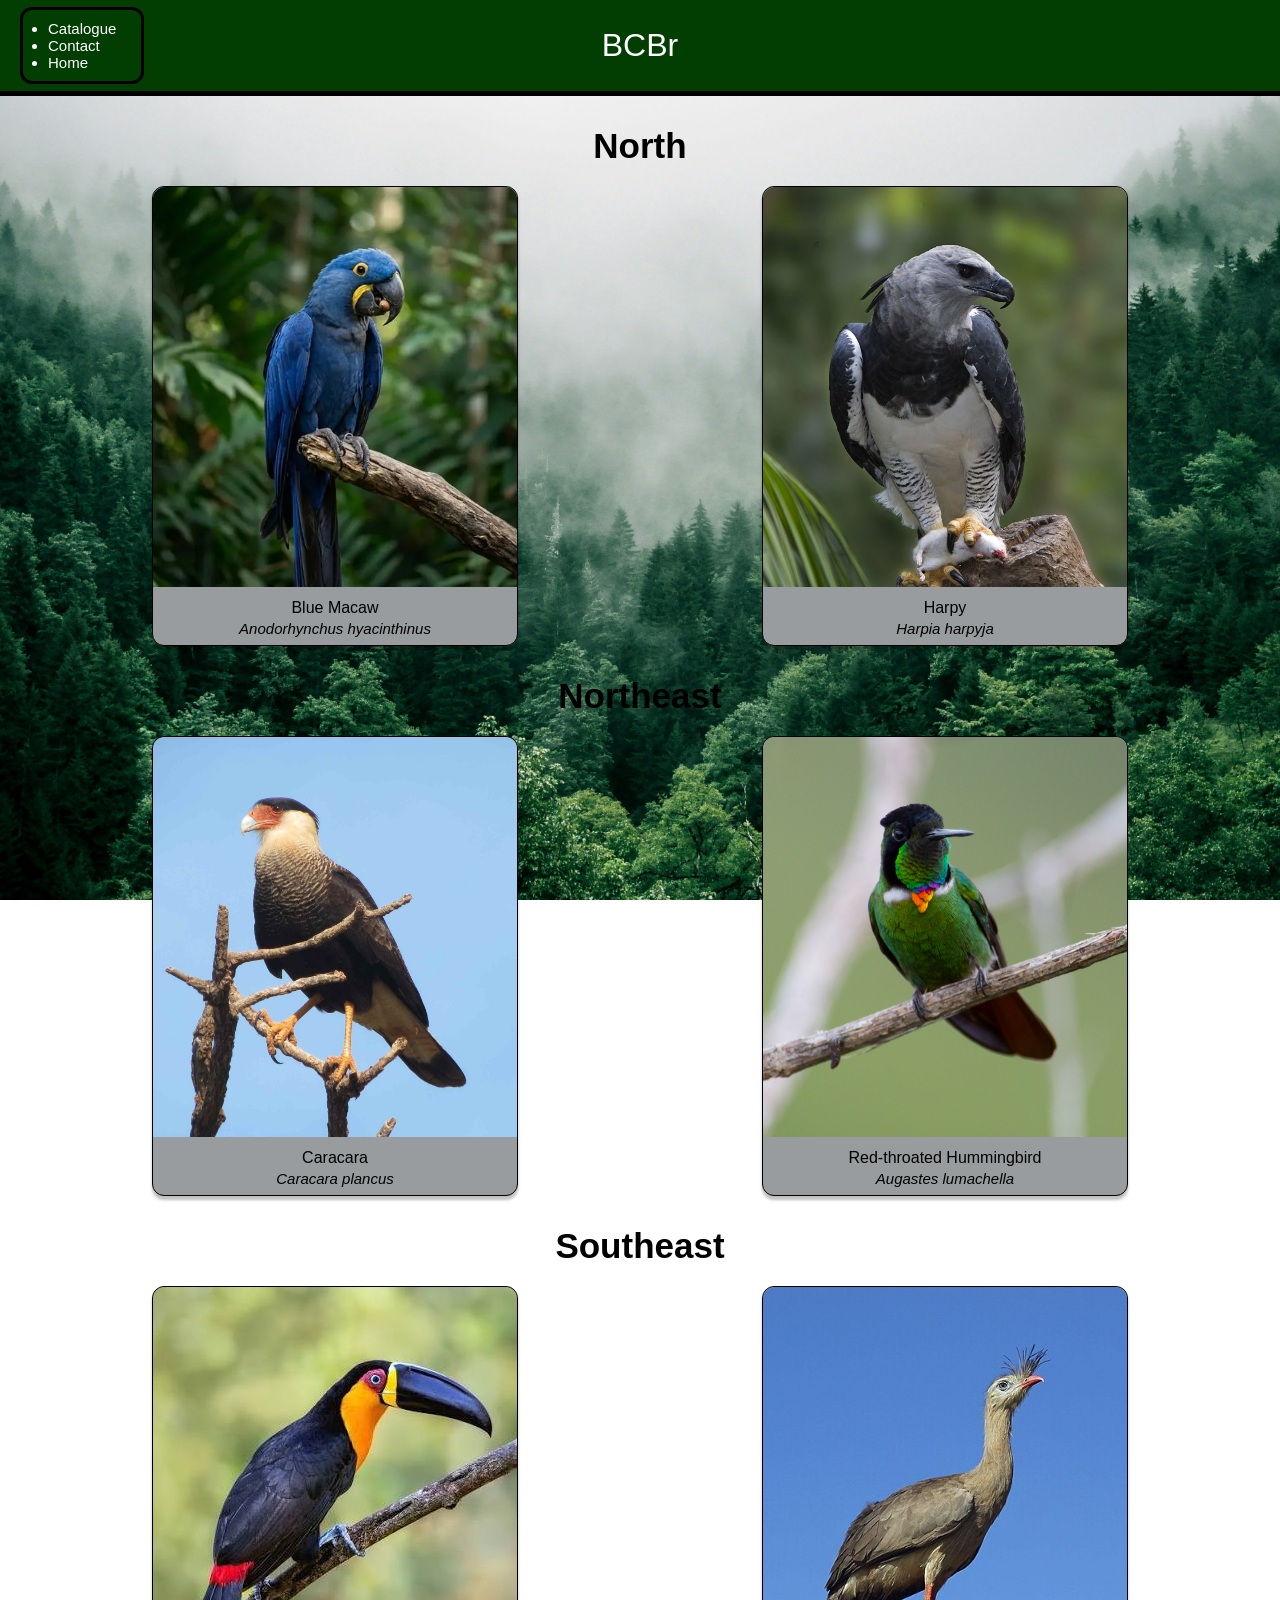
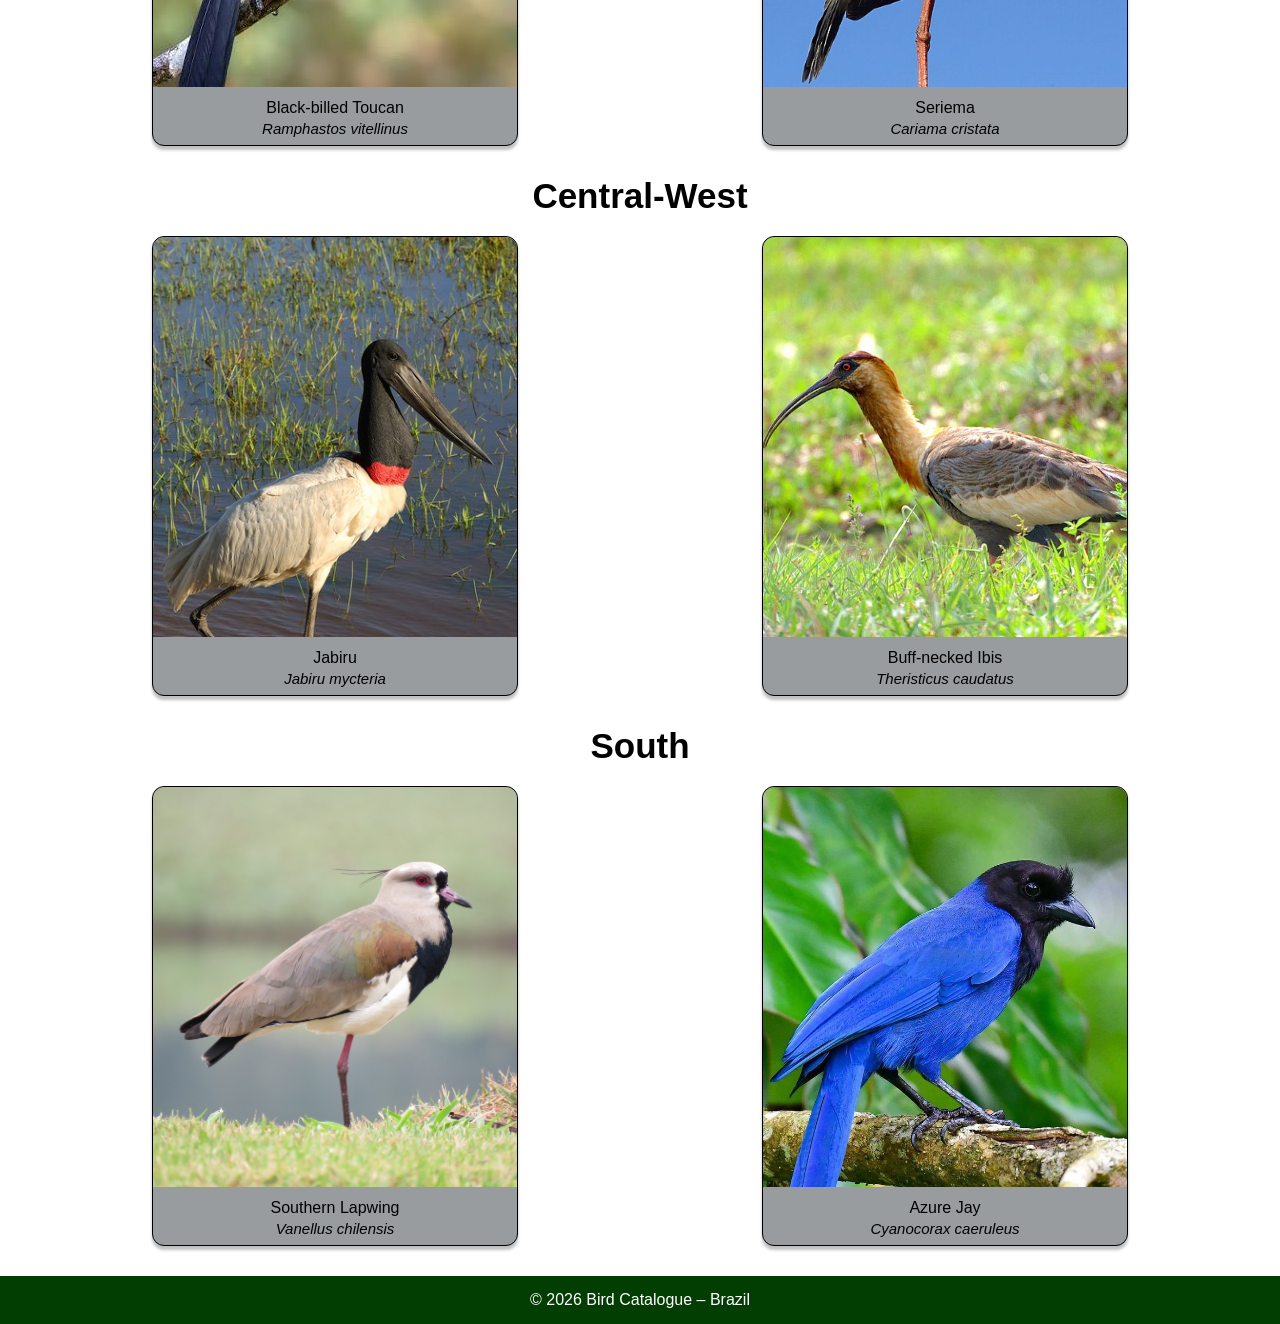
==== about.html @ 8cc300a9 "Fixed Errors on HTML and CSS" ====
<!DOCTYPE html>
<html lang="en">

    <head>
        <meta charset="UTF-8">
        <meta name="viewport" content="width=device-width, initial-scale=1.0">
        <title>Bird Catalogue - Catalogue</title>
        <link rel="stylesheet" href="style.css">
    </head>

    <body>

        <header>

            <div class="header-name">
                <span>BCBr</span>
            </div>

            <nav>
            <ul class="links-list">
                <li><a href="about.html">Catalogue</a></li>
                <li> <a href="contact.html">Contact</a></li>
                <li> <a href="index.html">Home</a></li>

            </ul>
        </nav>
        </header>

        <main>

            <div class="region-division">
                <h2> North </h2>
                <div class="birds">
                    <div class="bird-card">
                    <img src="images/blue-macaw-photo.jpg" alt="Blue Macaw Picture">
                    <p> Blue Macaw</p>
                    <p class="scientific-name"> Anodorhynchus hyacinthinus</p>
                </div>

                <div class="bird-card">
                    <img src="images/harpy-photo.jpg" alt="Harpy Picture">
                    <p> Harpy</p>
                    <p class="scientific-name"> Harpia harpyja</p>
                </div>

                </div>
            </div>

            <div class="region-division">
                <h2> Northeast</h2>
                <div class="birds">
                    <div class="bird-card">
                    <img src="images/caracara-photo.jpg" alt="Caracara Picture">
                    <p> Caracara</p>
                    <p class="scientific-name"> Caracara plancus</p>
                    </div>

                    <div class="bird-card">
                    <img src="images/red-hummingbird-photo.jpg" alt="Red Throated Hummingbird Picture">
                    <p> Red-throated Hummingbird</p>
                    <p class="scientific-name"> Augastes lumachella</p>
                    </div>
                </div>
            </div>

            <div class="region-division">
                <h2> Southeast</h2>
                <div class="birds">
                    <div class="bird-card">
                    <img src="images/black-toucan-photo.jpg" alt=" Black-billed Toucan Picture">
                    <p> Black-billed Toucan </p>
                    <p class="scientific-name">Ramphastos vitellinus</p>
                    </div>

                    <div class="bird-card">
                    <img src="images/seriema-photo.jpg" alt=" Seriema Picture">
                    <p> Seriema </p>
                    <p class="scientific-name">Cariama cristata </p>
                    </div>
                </div>
            </div>

            <div class="region-division">
                <h2> Central-West</h2>
                <div class="birds">
                    <div class="bird-card">
                    <img src="images/jabiru-photo.jpg" alt=" Jabiru Picture">
                    <p> Jabiru </p>
                    <p class="scientific-name">Jabiru mycteria</p>
                    </div>

                    <div class="bird-card">
                    <img src="images/buff-ibis-photo.jpg" alt=" Buff-necked Ibis Picture">
                    <p> Buff-necked Ibis </p>
                    <p class="scientific-name"> Theristicus caudatus </p>
                    </div>
                </div>
            </div>

            <div class="region-division">
                <h2> South</h2>
                <div class="birds">
                    <div class="bird-card">
                    <img src="images/southern-lapwing-photo.jpg" alt="Southern Lapwing Picture">
                    <p> Southern Lapwing </p>
                    <p class="scientific-name">Vanellus chilensis</p>
                    </div>

                    <div class="bird-card">
                    <img src="images/azure-jay-photo.jpg" alt="Azure Jay Picture">
                    <p> Azure Jay </p>
                    <p class="scientific-name"> Cyanocorax caeruleus </p>
                    </div>
                </div>
            </div>


        </main>

        <footer><p>&copy; 2026 Bird Catalogue &ndash; Brazil </p></footer>
        
    </body>
---- style.css ----
* {
    margin: 0;
    padding: 0;
    box-sizing: border-box;
}

html {
    scroll-behavior: smooth;
}

.links-list {
    font-size: 15px;
    display: block;
    padding: 10px 25px;
    border-radius: 12px;
    width: fit-content;
    border: 3px solid #000000;
    list-style-position: outside;
    background-color:#023d02
}

.links-list a {
    text-decoration: none;
    color:#FFFFFF;
    transition: font-size 0.3s ease-in-out;
}

.links-list a:hover {
    font-size: 17px;
}

#mascot-image {
    display: flex;
    justify-content: center;
}

body {
    background-image: url(images/forest-background.jpg);
    background-size: cover;
    background-position: center;
    background-repeat: no-repeat;
    background-attachment: fixed;
    font-family: Arial, Helvetica, sans-serif;
    color: #000000;
    display: flex;
    flex-direction: column;
    min-height: 100vh;
}

main {
    flex-grow: 1;
    min-width: 0;
}

header {
    background-color: #023d02;
    color: #ffffff;
    display: flex;
    position: relative;
    align-items: center;
    padding: 7px 20px 7px 20px;
    border-bottom: 5px solid #000000;
    min-height: 70px;
    max-height: 150px;
}

.header-name {
    font-size: 32px;
    font-family: Tahoma, Helvetica, sans-serif;
    position: absolute;
    left: 50%;
    transform: translateX(-50%);
    margin: 0;
    display: flex;
    align-items: center;
    justify-content: center;
}

 
#home-title {
    font-size: 60px;
    font-family:'Gill Sans', 'Gill Sans MT', Calibri, 'Trebuchet MS', sans-serif;
    color:#412b02;
    text-align: center;
    padding-top: 50px;
    margin-bottom: 25px;
}

#home-info {
    display: block;
    text-align: center;
    font-size: 25px;
    margin-bottom: 25px;
}

#home-invite {
    display: block;
    text-align: center;
    font-size: 20px;
    margin-bottom: 25px;
    color:#182c1d
}

.region-division {
    margin: 30px;
    text-align: center;
}

.region-division h2 {
    font-size: 35px;
}

.birds {
    display: flex;
    justify-content: space-around;
    flex-wrap: nowrap;
    padding-top: 20px;
}
.bird-card {
    background-color: #989c9e;
    width: 30%;
    max-height: 500px;
    padding-bottom: 5px;
    border-radius: 12px;
    border: 1px solid #000000;
    box-shadow: 0 4px 3px #00000040;
    animation: fadeInUp 0.8s ease-out both;
}

@keyframes fadeInUp {
    from {
        opacity: 0;
        transform: translateY(12px);
    }

    to {
        opacity: 1;
        transform: translateY(0);
    }
}
.bird-card img {
    display: inline-block;
    object-fit: cover;
    width: 100%;
    height: 400px;
    margin-bottom: 8px;
    border-radius: 12px 12px 0 0;
}

.scientific-name {
    padding: 3px;
    font-size: 15px;
    font-weight: normal;
    font-style: italic;
}

.form-page-container {
    width: 100%;
    max-width: 800px;
    margin: 60px auto;
    padding: 0 20px;
}

.form-page-container h2 {
    text-align: center;
    margin-bottom: 20px;
    font-size: 36px;
    font-weight: bold;
}

.recieving-note {
    background-color: #412b02;
    color: #ffffff;
    border-radius: 12px;
    border: 2px solid #000000;
    display: flex;
    flex-direction: column;
    justify-content: center;
    margin: 15px 0;
    padding: 12px;
}

.review-note h3 {
    font-size: 22px;
    text-align: center;
    padding-bottom: 10px;
}

.review-note span {
    padding: 5px;
}

.form-container {
    background-color: #63bb79;
    padding: 33px 40px;
    border-radius: 12px;
    box-shadow: 0 4px 4px #00000040;
}

.form-group {
    margin-bottom: 24px;
    display: flex;
    flex-direction: column;
    min-width: 0;
}

.form-group label {
    font-size: 20px;
    margin-bottom: 6px;
}

.form-group input,
.form-group textarea {
    width: 100%;
    min-width: 0;
    padding: 12px;
    border: 1px solid #c8cdd2;
    border-radius: 8px;
    font-size: 16px;
    color: #333333;
    font-family: inherit;
}

.form-group input:focus,
.form-group textarea:focus {
    outline: 2px solid #2b2d42;
    outline-offset: 2px;
}

.form-group textarea {
    resize: vertical;
}

.form-group {
    flex: 1;
    min-width: 0;
}

.submit-button {
    width: 100%;
    padding: 12px;
    background-color: #412b02;
    color: #ffffff;
    border: none;
    border-radius: 8px;
    font-size: 18px;
    cursor: pointer;
    margin-top: 10px;
    transition: background-color 0.3s ease, box-shadow 0.3s ease;
}

.submit-button:hover {
    background-color: #684503;
    box-shadow: 0 4px 8px #00000030;
}



footer {
    text-align: center;
    font-size: 16px;
    color:#ffffff;
    padding: 15px;
    background-color:#023d02;
}

@media (prefers-reduced-motion: reduce) {
    *,
    *::before,
    *::after {
        animation: none !important;
        transition: none !important;
        scroll-behavior: auto !important;
    }
}

@media (max-width: 540px) {
    .birds {
        flex-direction: column;
        align-items: center;
        flex-wrap: wrap;
        gap: 20px;
    }

    .bird-card {
        width: 80%;
    }

    #mascot-image {
        display: cover;
        width: fit-content;
        margin: auto;
    }
}
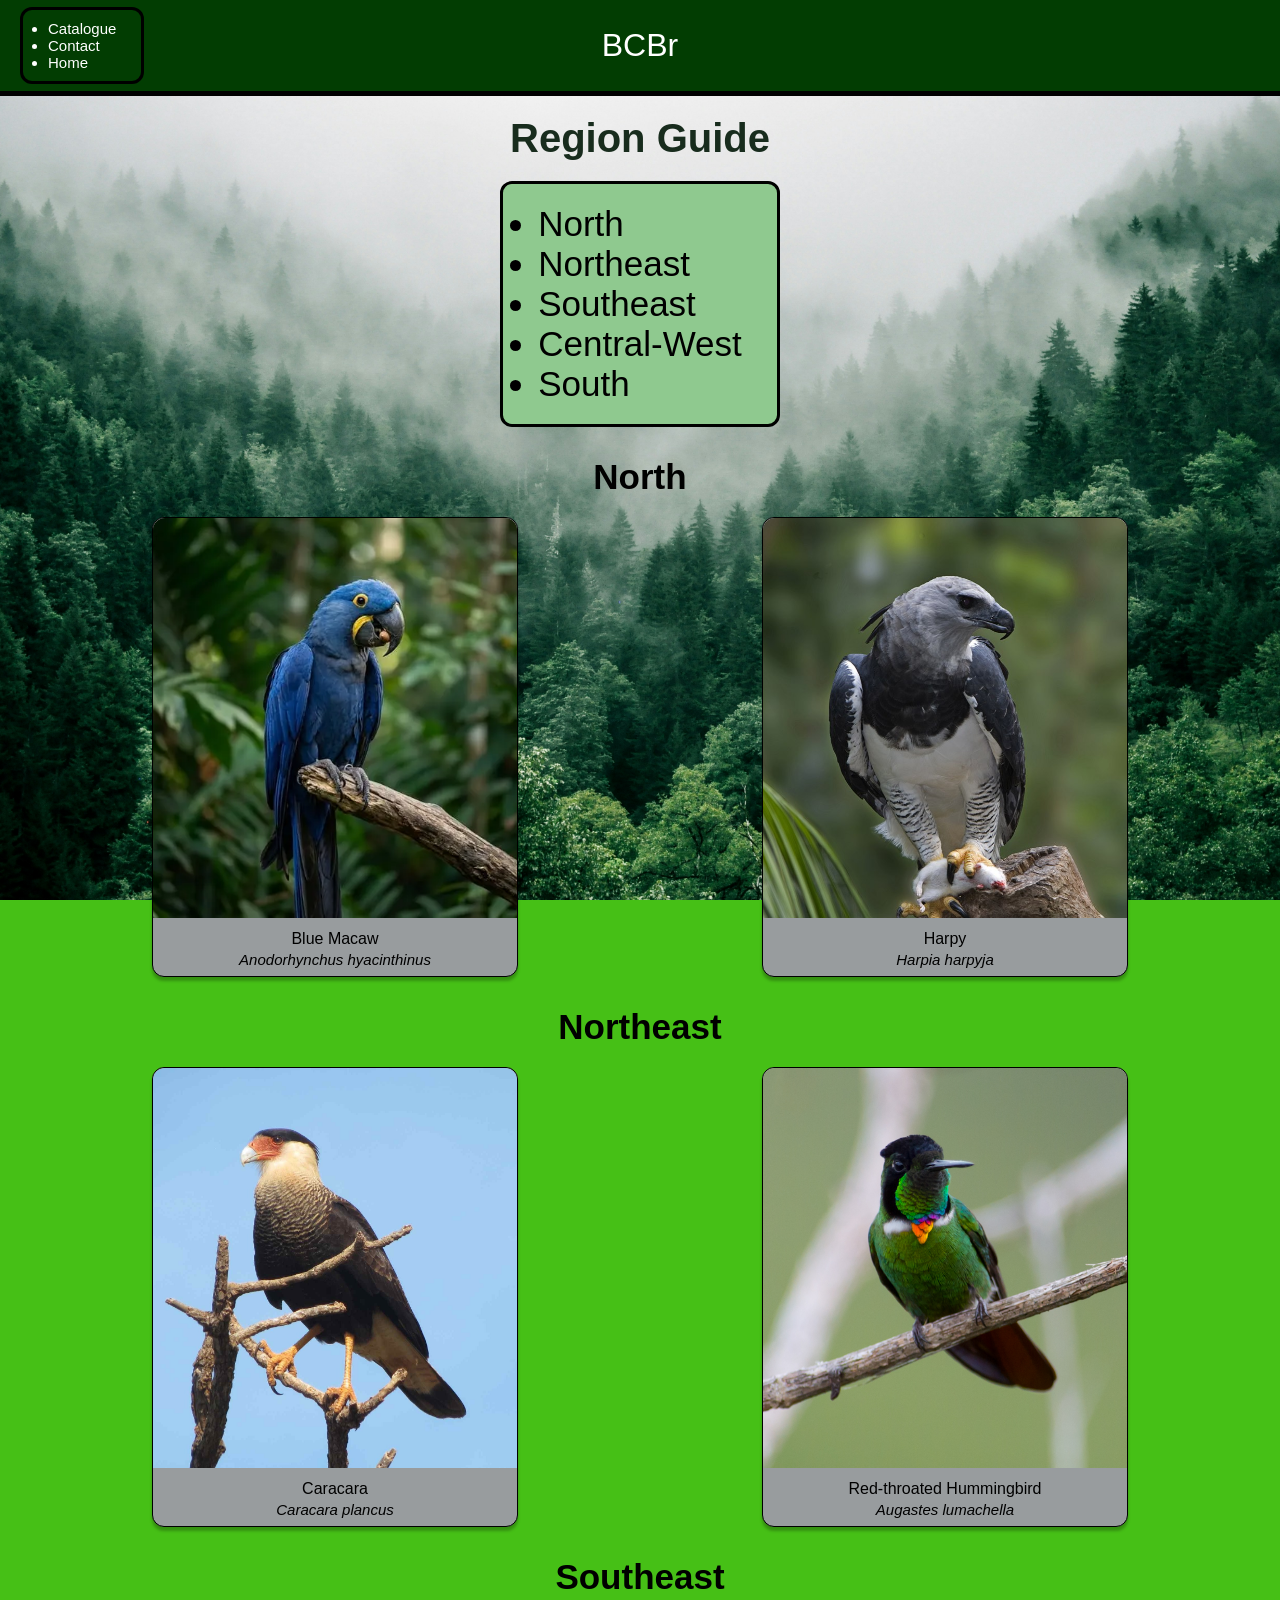
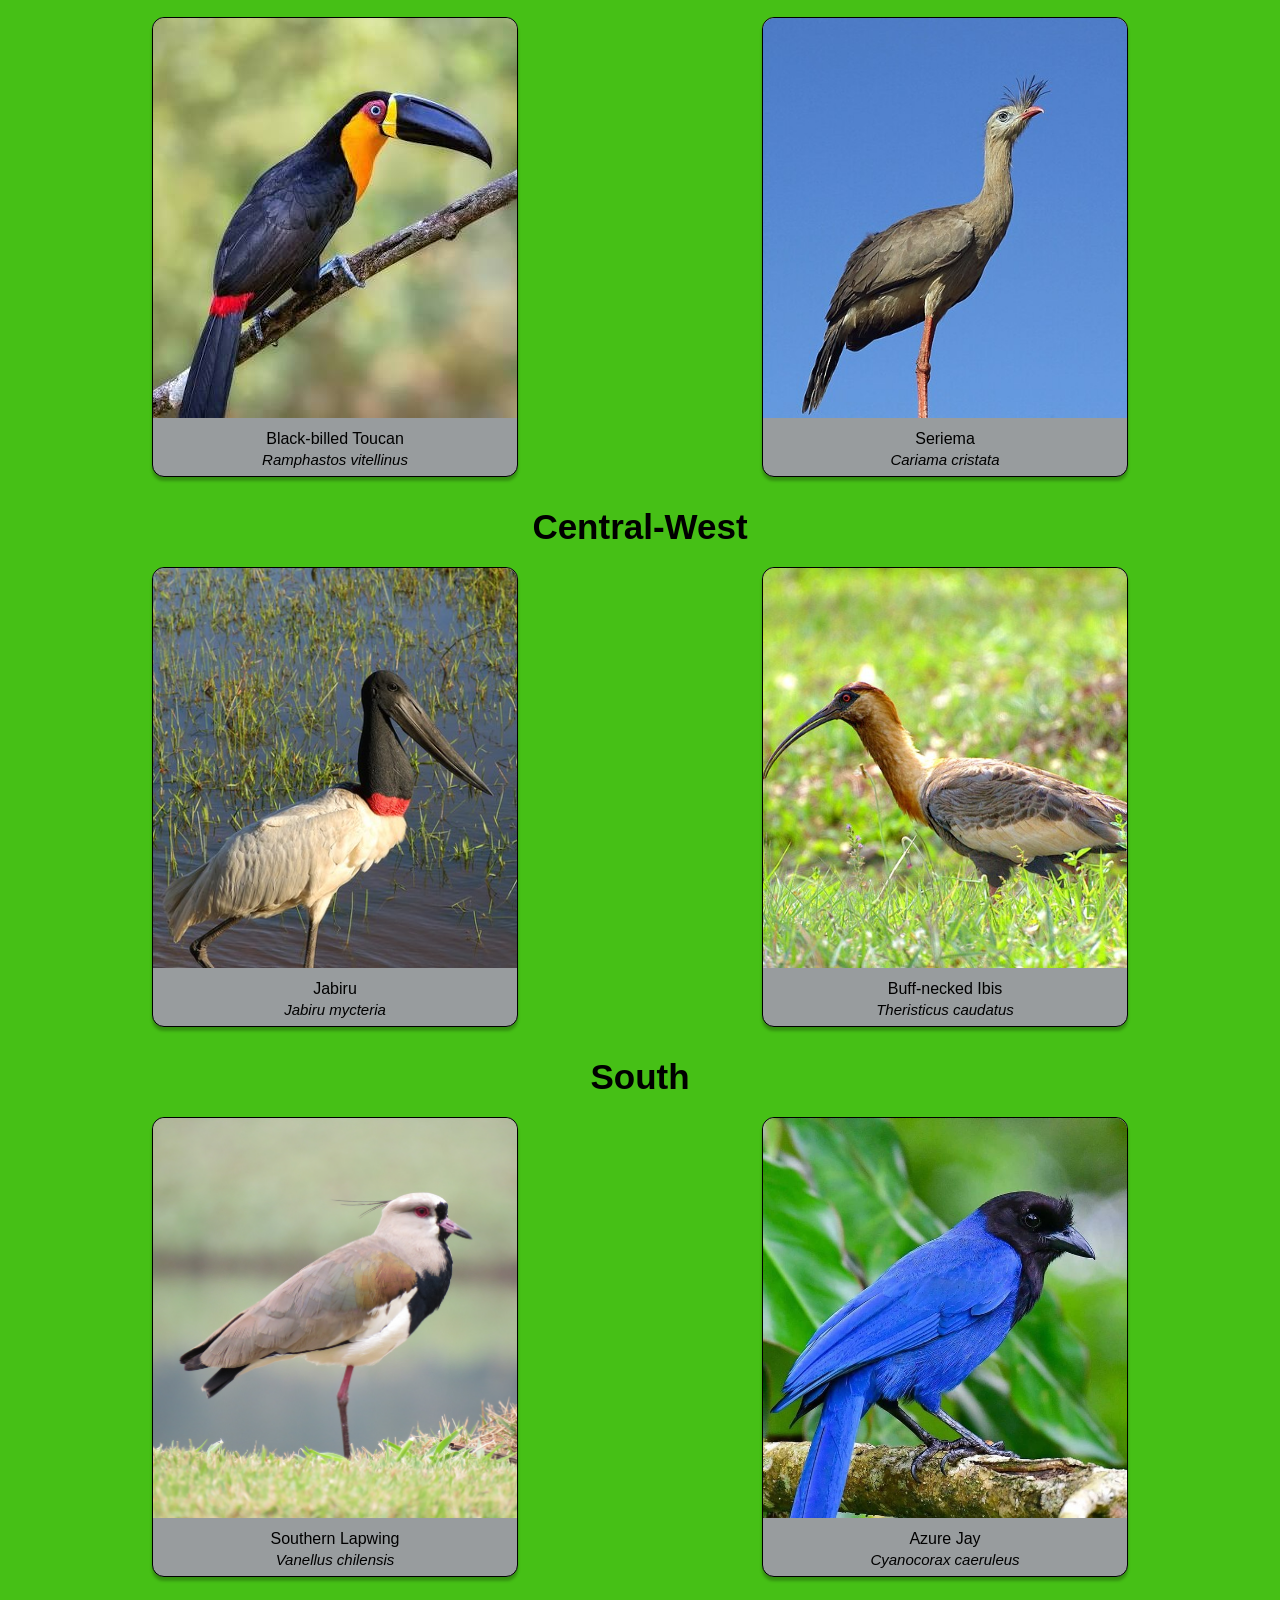
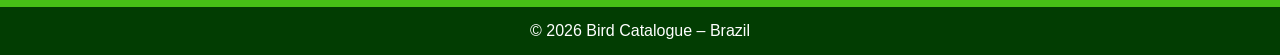
==== commit 0c48b803: "Corrected Flexbox and Media-query" ====
--- a/about.html
+++ b/about.html
@@ -28,7 +28,18 @@
 
         <main>
 
-            <div class="region-division">
+            <div id="guide-container">
+            <h2>Region Guide</h2>
+            <ul>
+                <li><a href="#north">North</a></li>
+                <li><a href="#northeast">Northeast</a></li>
+                <li><a href="#southeast">Southeast</a></li>
+                <li><a href="#central-west">Central-West</a></li>
+                <li><a href="#south">South</a></li>
+            </ul>
+            </div>
+
+            <div id="north">
                 <h2> North </h2>
                 <div class="birds">
                     <div class="bird-card">
@@ -46,7 +57,7 @@
                 </div>
             </div>
 
-            <div class="region-division">
+            <div id="northeast">
                 <h2> Northeast</h2>
                 <div class="birds">
                     <div class="bird-card">
@@ -63,7 +74,7 @@
                 </div>
             </div>
 
-            <div class="region-division">
+            <div id="southeast">
                 <h2> Southeast</h2>
                 <div class="birds">
                     <div class="bird-card">
@@ -80,7 +91,7 @@
                 </div>
             </div>
 
-            <div class="region-division">
+            <div id="central-west">
                 <h2> Central-West</h2>
                 <div class="birds">
                     <div class="bird-card">
@@ -97,7 +108,7 @@
                 </div>
             </div>
 
-            <div class="region-division">
+            <div id="south">
                 <h2> South</h2>
                 <div class="birds">
                     <div class="bird-card">
--- a/style.css
+++ b/style.css
@@ -30,11 +30,16 @@
 }
 
 #mascot-image {
-    display: flex;
-    justify-content: center;
+    display: block;
+    max-width: 100%;
+    height: auto;
+    margin: 0 auto;
+    display: flex;
+    justify-content: center;;
 }
 
 body {
+    background-color: #46c016;
     background-image: url(images/forest-background.jpg);
     background-size: cover;
     background-position: center;
@@ -55,6 +60,7 @@
 header {
     background-color: #023d02;
     color: #ffffff;
+    flex-wrap: wrap;
     display: flex;
     position: relative;
     align-items: center;
@@ -62,6 +68,7 @@
     border-bottom: 5px solid #000000;
     min-height: 70px;
     max-height: 150px;
+    gap: 20px;
 }
 
 .header-name {
@@ -101,12 +108,49 @@
     color:#182c1d
 }
 
-.region-division {
+#guide-container {
+    display: flex;
+    align-items: center;
+    flex-flow: column;
+    gap: 20px;
+}
+
+#guide-container h2 {
+    padding-top: 20px;
+    text-align: center;
+    font-size: 40px;
+    color:#182c1d
+}
+
+#guide-container ul {
+    font-size: 35px;
+    display: block;
+    padding: 20px 35px;
+    border-radius: 12px;
+    width: fit-content;
+    border: 3px solid #000000;
+    list-style-position: outside;
+    background-color:#8fc98f;
+}
+
+#guide-container a {
+    text-decoration: none;
+    color:#000000;
+    transition: font-size 0.3s ease-in-out;
+}
+
+#guide-container a:hover {
+    font-size: 37px;
+}
+
+#north, #northeast, #southeast,
+#central-west, #south {
     margin: 30px;
     text-align: center;
 }
 
-.region-division h2 {
+#north h2, #northeast h2, #southeast h2,
+#central-west h2, #south h2 {
     font-size: 35px;
 }
 
@@ -275,6 +319,28 @@
 }
 
 @media (max-width: 540px) {
+
+    header {
+        flex-direction: column;
+        justify-content: center;
+        align-items: center;
+        height: auto;
+        max-height: none;
+        gap: 10px;
+    }
+
+    .header-name {
+        position: static;
+        left: auto;
+        transform: none;
+        font-size: 24px;
+        text-align: center;
+    }
+
+    header nav {
+        width: 100%;
+    }
+
     .birds {
         flex-direction: column;
         align-items: center;
@@ -283,12 +349,8 @@
     }
 
     .bird-card {
-        width: 80%;
-    }
-
-    #mascot-image {
-        display: cover;
-        width: fit-content;
-        margin: auto;
-    }
+        width: 100%;
+        max-width: 350px;
+    }
+
 }
